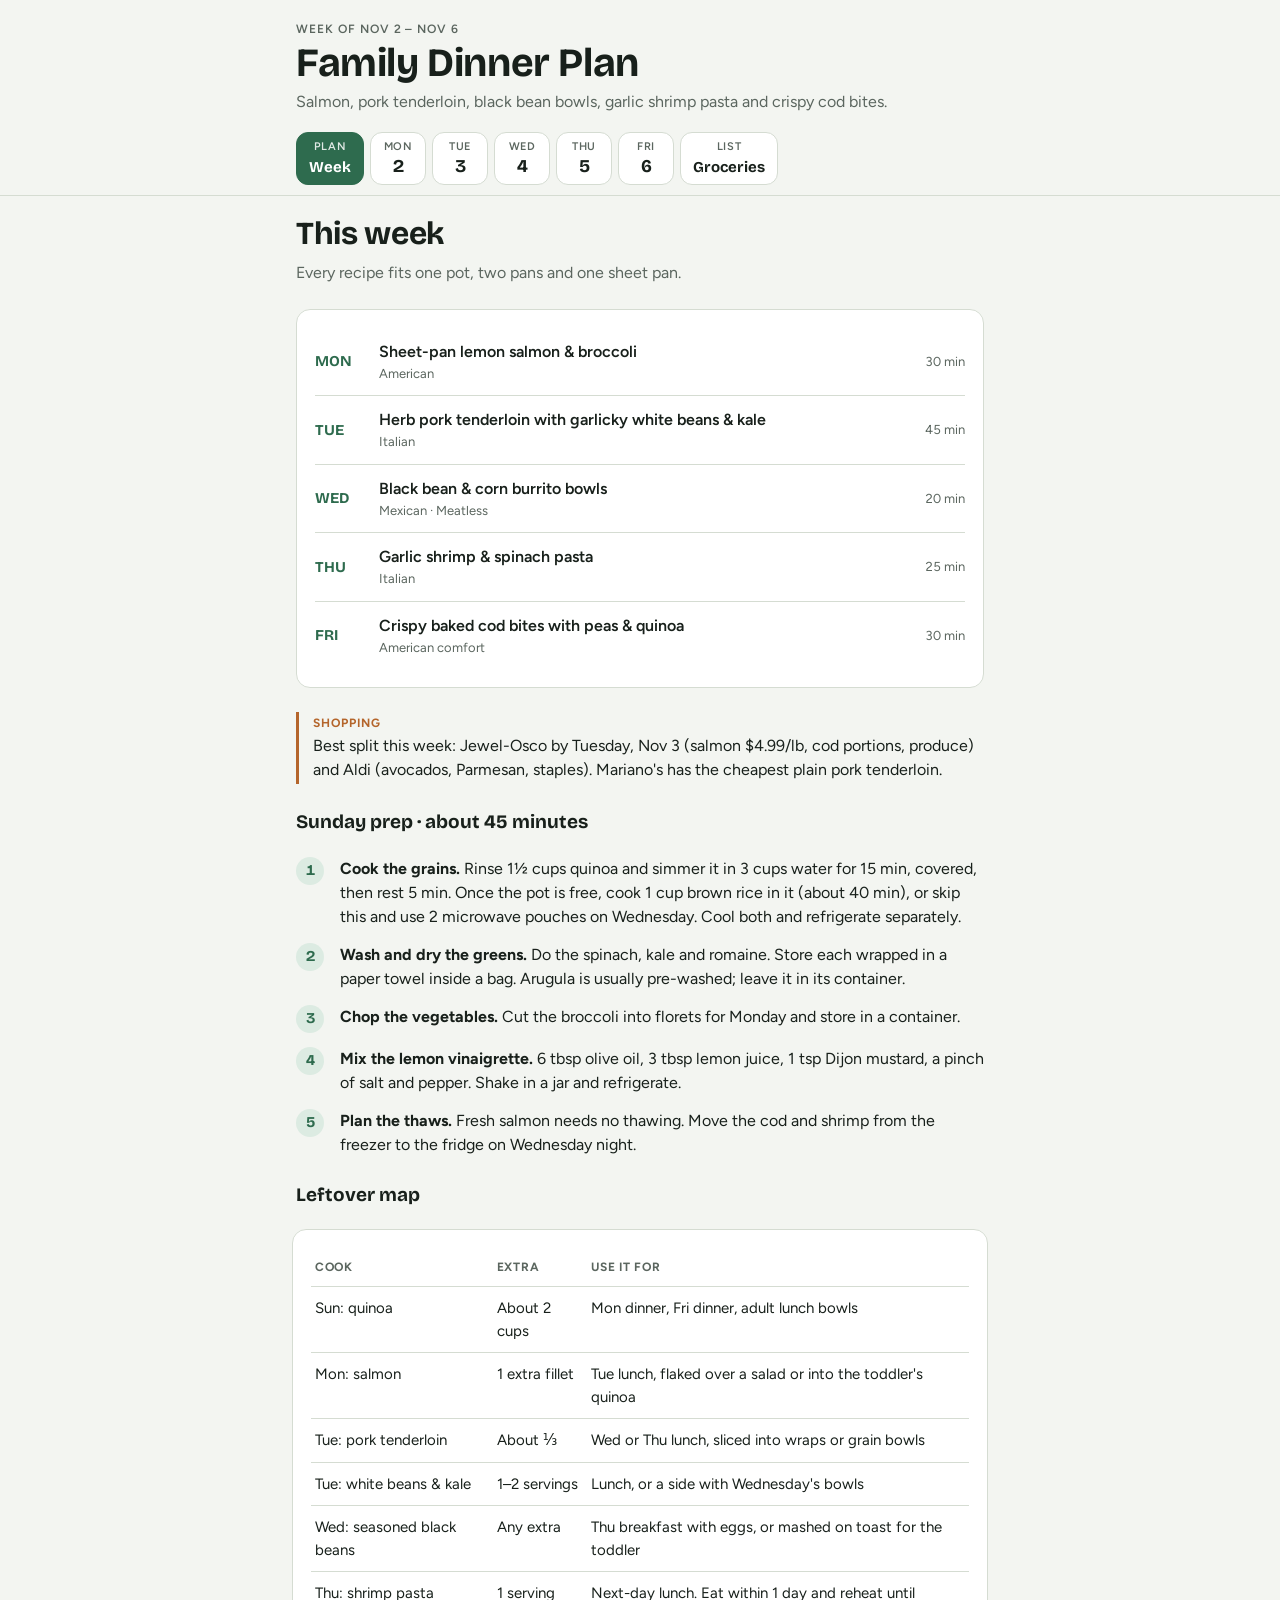
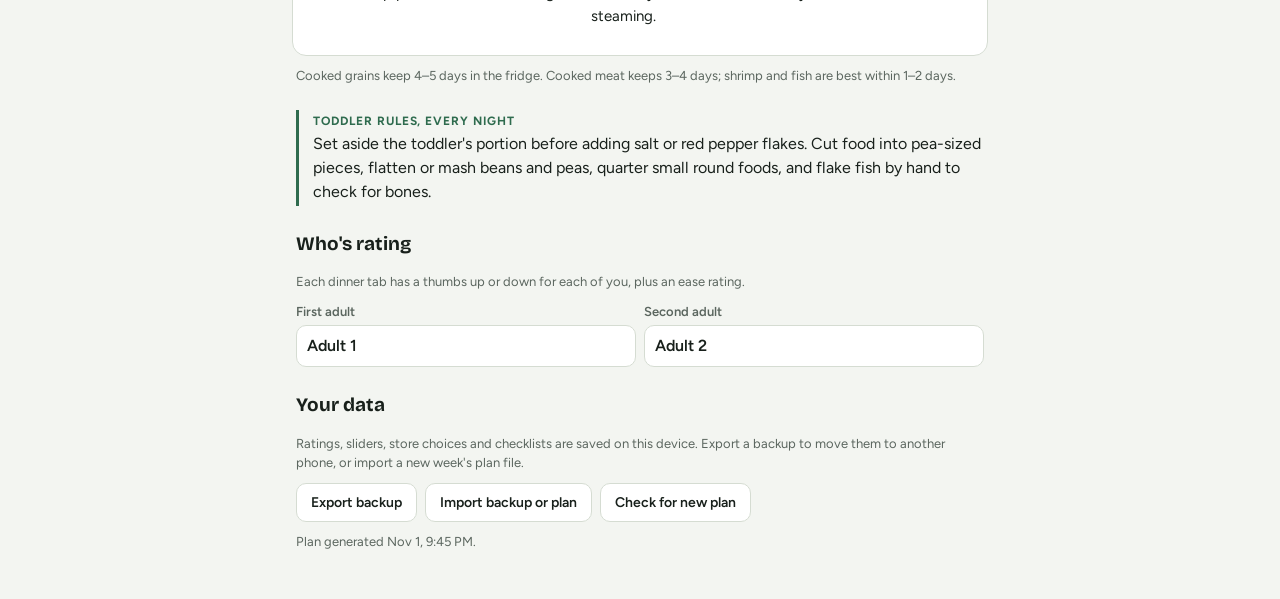
==== family-dinner/index.html @ 481a3175 "Add Family Dinner Plan as an installable web app Port of the Family Dinner Plan artifact to a standa" ====
<!doctype html>
<html lang="en">
<head>
<meta charset="utf-8">
<meta name="viewport" content="width=device-width,initial-scale=1,viewport-fit=cover">
<title>Family Dinner Plan</title>
<meta name="description" content="Five heart-healthy weeknight dinners, Sunday prep, and a priced grocery list with on-hand sliders.">
<meta name="theme-color" content="#F3F5F1" media="(prefers-color-scheme: light)">
<meta name="theme-color" content="#111613" media="(prefers-color-scheme: dark)">
<meta name="apple-mobile-web-app-capable" content="yes">
<meta name="mobile-web-app-capable" content="yes">
<meta name="apple-mobile-web-app-status-bar-style" content="default">
<meta name="apple-mobile-web-app-title" content="Dinners">
<link rel="manifest" href="manifest.webmanifest">
<link rel="icon" href="icons/icon.svg" type="image/svg+xml">
<link rel="apple-touch-icon" href="icons/apple-touch-icon.png">
<link rel="preconnect" href="https://fonts.googleapis.com">
<link rel="preconnect" href="https://fonts.gstatic.com" crossorigin>
<link rel="stylesheet" href="https://fonts.googleapis.com/css2?family=Bricolage+Grotesque:opsz,wght@12..96,500;12..96,700&family=Figtree:wght@400;500;600;700&display=swap">
<link rel="stylesheet" href="styles.css">
</head>
<body>
<div class="wrap">
  <header class="top">
    <div class="eyebrow" id="weekLabel">Heart-healthy dinners</div>
    <h1 id="title">Family Dinner Plan</h1>
    <p class="sub" id="sub">Five weeknight dinners for 2 adults and a toddler.</p>
  </header>
</div>
<nav class="tabs" aria-label="Plan sections">
  <div class="wrap"><div class="tabrow" id="tabs" role="tablist"></div></div>
</nav>
<div class="wrap"><main id="main"></main></div>
<div class="toast" id="toast" role="status" hidden><span id="toastmsg"></span><button id="toastbtn" hidden></button></div>
<input type="file" id="importfile" accept="application/json,.json" hidden>
<script src="app.js"></script>
</body>
</html>
---- family-dinner/styles.css ----
/* Layout: sticky day-tab rail over a single recipe-card column; groceries are store-grouped rows with on-hand sliders. */
:root{
  --bg:#F3F5F1; --surface:#FFFFFF; --sunk:#E8ECE5; --line:#D5DCD2;
  --fg:#18201B; --muted:#5B665F; --accent:#2E6B4E; --accent-ink:#FFFFFF; --accent-soft:#DCEBE2;
  --warm:#B4652B; --warm-soft:#F6E6D8;
  --display:"Bricolage Grotesque", "Avenir Next", "Segoe UI", system-ui, sans-serif;
  --body:"Figtree", "Helvetica Neue", Arial, system-ui, sans-serif;
  --r:14px;
  color-scheme:light;
}
@media (prefers-color-scheme: dark){:root:not([data-theme="light"]){
  --bg:#111613; --surface:#18201B; --sunk:#202A24; --line:#2E3A33;
  --fg:#E8EEE9; --muted:#9AA79F; --accent:#7FC6A0; --accent-ink:#0E1A13; --accent-soft:#1F3529;
  --warm:#E3A06B; --warm-soft:#3A2A1E; color-scheme:dark}}
:root[data-theme="dark"]{
  --bg:#111613; --surface:#18201B; --sunk:#202A24; --line:#2E3A33;
  --fg:#E8EEE9; --muted:#9AA79F; --accent:#7FC6A0; --accent-ink:#0E1A13; --accent-soft:#1F3529;
  --warm:#E3A06B; --warm-soft:#3A2A1E; color-scheme:dark}

*,*::before,*::after{box-sizing:border-box}
html{scroll-padding-top:calc(env(safe-area-inset-top,0px) + 80px)}
html,body{background:var(--bg);color:var(--fg);margin:0}
body{font-family:var(--body);font-size:16px;line-height:1.5;-webkit-text-size-adjust:100%;padding-bottom:env(safe-area-inset-bottom,0px)}
body::before{content:"";position:fixed;inset:0 0 auto;height:env(safe-area-inset-top,0px);z-index:10;background:var(--bg)}
[hidden]{display:none!important}
.wrap{max-width:720px;margin:0 auto;padding-left:max(16px,env(safe-area-inset-left,0px));padding-right:max(16px,env(safe-area-inset-right,0px))}

header.top{padding-block:calc(env(safe-area-inset-top,0px) + 20px) 8px}
.eyebrow{font-size:12px;letter-spacing:.08em;text-transform:uppercase;color:var(--muted);font-weight:600}
h1{font-family:var(--display);font-weight:700;font-size:clamp(28px,7vw,40px);line-height:1.05;margin:4px 0 6px;text-wrap:balance;letter-spacing:-.01em}
.sub{color:var(--muted);margin:0;max-width:60ch}

nav.tabs{position:sticky;top:env(safe-area-inset-top,0px);z-index:5;background:var(--bg);border-bottom:1px solid var(--line)}
.tabrow{display:flex;gap:6px;overflow-x:auto;scrollbar-width:none;padding-block:10px}
.tabrow::-webkit-scrollbar{display:none}
.tab{flex:0 0 auto;display:flex;flex-direction:column;align-items:center;gap:0;min-width:56px;padding:6px 12px;border-radius:12px;border:1px solid var(--line);background:var(--surface);color:var(--fg);font:inherit;cursor:pointer}
.tab .d{font-size:11px;letter-spacing:.06em;text-transform:uppercase;color:var(--muted);font-weight:600}
.tab .n{font-family:var(--display);font-size:18px;font-weight:700;line-height:1.2;font-variant-numeric:tabular-nums}
.tab.wide .n{font-size:15px;padding-block:2px}
.tab[aria-selected="true"]{background:var(--accent);border-color:var(--accent);color:var(--accent-ink)}
.tab[aria-selected="true"] .d{color:var(--accent-ink);opacity:.85}
.tab.today:not([aria-selected="true"]){border-color:var(--accent)}
.tab:focus-visible,button:focus-visible,input:focus-visible,a:focus-visible{outline:2px solid var(--warm);outline-offset:2px}

main{padding-block:20px 48px;display:flex;flex-direction:column;gap:24px}
h2{font-family:var(--display);font-weight:700;font-size:clamp(24px,6vw,32px);line-height:1.1;margin:0;text-wrap:balance;letter-spacing:-.01em}
h3{font-family:var(--display);font-size:19px;margin:0 0 10px;font-weight:700}
p{margin:0}
.meta{display:flex;flex-wrap:wrap;gap:8px;margin-top:10px}
.chip{display:inline-flex;align-items:center;gap:6px;font-size:13px;font-weight:600;padding:4px 10px;border-radius:999px;background:var(--sunk);color:var(--fg);font-variant-numeric:tabular-nums}
.chip.green{background:var(--accent-soft);color:var(--accent)}
.chip.warm{background:var(--warm-soft);color:var(--warm)}
.lead{color:var(--muted);max-width:62ch}

.card{background:var(--surface);border:1px solid var(--line);border-radius:var(--r);padding:18px}
section{display:flex;flex-direction:column;gap:10px}

/* the plate: the meal formula, drawn */
.plate-row{display:grid;grid-template-columns:auto 1fr;gap:18px;align-items:center}
.plate{width:156px;aspect-ratio:1;max-width:100%;border-radius:50%;border:6px solid var(--sunk);display:grid;grid-template-columns:1fr 1fr;grid-template-rows:1fr 1fr;overflow:hidden;background:var(--line);gap:2px;box-shadow:0 0 0 1px var(--line)}
.plate span{display:flex;align-items:center;justify-content:center;font-size:11px;font-weight:700;letter-spacing:.06em;text-transform:uppercase;text-align:center;padding:6px}
.q-protein{background:var(--warm-soft);color:var(--warm)}
.q-carb{background:var(--sunk);color:var(--muted)}
.q-green{background:var(--accent-soft);color:var(--accent)}
.q-fat{background:var(--surface);color:var(--fg)}
.plate-key{display:grid;gap:6px;min-width:0}
.plate-key div{display:grid;grid-template-columns:72px 1fr;gap:8px;font-size:15px}
.plate-key b{font-size:12px;text-transform:uppercase;letter-spacing:.06em;color:var(--muted);padding-top:2px}
@media (max-width:420px){.plate-row{grid-template-columns:1fr;justify-items:center}.plate-key{width:100%}}

ul.check{list-style:none;margin:0;padding:0;display:flex;flex-direction:column}
ul.check li{border-top:1px solid var(--line)}
ul.check li:first-child{border-top:0}
ul.check label{display:grid;grid-template-columns:24px 1fr;gap:12px;align-items:start;padding-block:10px;cursor:pointer}
ul.check input{width:20px;height:20px;margin:2px 0 0;accent-color:var(--accent)}
ul.check input:checked + span{color:var(--muted);text-decoration:line-through;text-decoration-color:var(--line)}

ol.steps{list-style:none;margin:0;padding:0;counter-reset:s;display:flex;flex-direction:column;gap:14px}
ol.steps li{counter-increment:s;display:grid;grid-template-columns:32px 1fr;gap:12px}
ol.steps li::before{content:counter(s);font-family:var(--display);font-weight:700;font-size:15px;width:28px;height:28px;border-radius:50%;background:var(--accent-soft);color:var(--accent);display:flex;align-items:center;justify-content:center;font-variant-numeric:tabular-nums}
ol.steps li.done::before{background:var(--accent);color:var(--accent-ink);content:"✓"}
ol.steps li.done p{color:var(--muted)}
ol.steps li button{all:unset;cursor:pointer;display:block}

.note{border-left:3px solid var(--warm);padding:2px 0 2px 14px}
.note b{display:block;font-size:12px;letter-spacing:.08em;text-transform:uppercase;color:var(--warm);margin-bottom:2px}
.note.green{border-color:var(--accent)}
.note.green b{color:var(--accent)}

.tablewrap{overflow-x:auto;margin-inline:-4px}
table{border-collapse:collapse;width:100%;font-size:15px}
th,td{text-align:left;padding:10px 4px;border-top:1px solid var(--line);vertical-align:top}
th{font-size:12px;letter-spacing:.06em;text-transform:uppercase;color:var(--muted);border-top:0}
td.num,th.num{text-align:right;font-variant-numeric:tabular-nums;white-space:nowrap}
tr.off td{color:var(--muted)}

.weekgrid{display:flex;flex-direction:column;gap:0}
.weekrow{all:unset;cursor:pointer;display:grid;grid-template-columns:52px 1fr auto;gap:12px;align-items:center;padding-block:12px;border-top:1px solid var(--line)}
.weekrow:first-child{border-top:0}
.weekrow .d{font-family:var(--display);font-weight:700;font-size:15px;color:var(--accent);text-transform:uppercase}
.weekrow .t{font-weight:600;min-width:0}
.weekrow .t .sm{display:block;font-size:13px;font-weight:400;color:var(--muted)}
.weekrow .t .chip{margin-top:4px}
.weekrow .m{font-size:13px;color:var(--muted);font-variant-numeric:tabular-nums}

/* groceries */
.totals{display:grid;grid-template-columns:1fr 1fr;gap:12px}
.total b{display:block;font-family:var(--display);font-size:30px;line-height:1.1;font-variant-numeric:tabular-nums}
.total span{font-size:13px;color:var(--muted)}
.store{display:flex;flex-direction:column;gap:0}
.storehead{display:flex;justify-content:space-between;align-items:baseline;gap:12px;flex-wrap:wrap;margin-bottom:4px}
.storehead h3{margin:0}
.storehead small{color:var(--muted);font-size:13px}
.item{display:grid;grid-template-columns:1fr auto;gap:4px 12px;padding-block:12px;border-top:1px solid var(--line)}
.item:first-of-type{border-top:0}
.item .nm{font-weight:600;min-width:0}
.item .am{font-size:13px;color:var(--muted)}
.item .pr{text-align:right;font-variant-numeric:tabular-nums;font-weight:600}
.item .pr small{display:block;font-weight:400;color:var(--muted);font-size:12px}
.item .tip{grid-column:1/-1;font-size:13px;color:var(--muted)}
.item.have .nm,.item.have .pr{color:var(--muted);text-decoration:line-through;text-decoration-color:var(--line)}
.slider{grid-column:1/-1;display:grid;grid-template-columns:1fr auto;gap:10px;align-items:center;margin-top:4px}
.slider input{width:100%;accent-color:var(--accent);height:28px;margin:0}
.slider output{font-size:13px;font-weight:600;min-width:72px;text-align:right;color:var(--muted)}
.slider output.full{color:var(--accent)}
.scale{grid-column:1/-1;display:flex;justify-content:space-between;font-size:11px;color:var(--muted);margin-top:-4px;padding-inline:2px}

.storechips{display:grid;grid-template-columns:repeat(2,minmax(0,1fr));gap:8px}
.storechip{font:inherit;text-align:left;display:flex;flex-direction:column;gap:2px;padding:10px 12px;border-radius:12px;border:1px solid var(--line);background:var(--surface);color:var(--muted);cursor:pointer;min-width:0}
.storechip .sn{font-weight:700;color:var(--fg);display:flex;align-items:center;gap:8px}
.storechip .sn::before{content:"";width:14px;height:14px;border-radius:4px;border:2px solid var(--line);flex:0 0 auto}
.storechip small{font-size:12px}
.storechip[aria-pressed="true"]{border-color:var(--accent);background:var(--accent-soft)}
.storechip[aria-pressed="true"] .sn::before{background:var(--accent);border-color:var(--accent)}
.strip{grid-column:1/-1;display:grid;grid-template-columns:repeat(4,minmax(0,1fr));gap:4px;margin-top:6px}
.cell{display:flex;flex-direction:column;gap:0;padding:6px 6px;border-radius:8px;background:var(--sunk);min-width:0}
.cell .st{font-size:11px;font-weight:600;color:var(--muted);text-transform:uppercase;letter-spacing:.04em;white-space:nowrap;overflow:hidden;text-overflow:ellipsis}
.cell b{font-size:15px;font-variant-numeric:tabular-nums}
.cell b.na{color:var(--muted);font-weight:500}
.cell small{font-size:11px;color:var(--muted);line-height:1.3;overflow-wrap:anywhere}
.cell.best{background:var(--accent-soft);box-shadow:inset 0 0 0 1.5px var(--accent)}
.cell.best b{color:var(--accent)}
.cell.off{opacity:.45}

.rate{display:flex;flex-direction:column;gap:12px}
.rate h3{margin:0}
.raterow{display:flex;justify-content:space-between;align-items:center;gap:12px;flex-wrap:wrap}
.raterow.col{flex-direction:column;align-items:stretch}
.raterow .who{font-weight:600}
.seg{display:flex;gap:6px}
.seg button{font:inherit;font-size:20px;min-width:52px;padding:6px 12px;border-radius:10px;border:1px solid var(--line);background:var(--surface);color:var(--fg);cursor:pointer}
.seg.wide button{font-size:14px;font-weight:600;flex:1;min-width:0}
.seg button[aria-pressed="true"]{background:var(--accent-soft);border-color:var(--accent);color:var(--accent);box-shadow:inset 0 0 0 1px var(--accent)}
.names{display:grid;grid-template-columns:repeat(2,minmax(0,1fr));gap:8px}
.names label{display:flex;flex-direction:column;gap:4px;font-size:13px;color:var(--muted);font-weight:600}
.names input{font:inherit;font-size:16px;color:var(--fg);background:var(--surface);border:1px solid var(--line);border-radius:10px;padding:8px 10px;min-width:0}
.btn{font:inherit;font-weight:600;font-size:14px;padding:8px 14px;border-radius:10px;border:1px solid var(--line);background:var(--surface);color:var(--fg);cursor:pointer}
.btn.primary,.btn[aria-pressed="true"]{background:var(--accent);border-color:var(--accent);color:var(--accent-ink)}
.row{display:flex;gap:8px;flex-wrap:wrap;align-items:center}
.status{font-size:13px;color:var(--muted)}
.sources{font-size:13px;color:var(--muted);display:flex;flex-wrap:wrap;gap:4px 14px}
.sources a{color:var(--accent)}
.empty{text-align:center;padding-block:48px;color:var(--muted)}
.empty h2{color:var(--fg);margin-bottom:8px}
.banner{font-size:13px;background:var(--warm-soft);color:var(--warm);padding:8px 12px;border-radius:10px}

.toast{position:fixed;left:50%;bottom:calc(20px + env(safe-area-inset-bottom,0px));transform:translateX(-50%);z-index:20;background:var(--fg);color:var(--bg);border-radius:10px;padding:10px 14px;font-size:14px;display:flex;gap:12px;align-items:center;max-width:calc(100% - 32px);box-shadow:0 4px 16px rgba(0,0,0,.2)}
.toast button{border:1px solid currentColor;background:transparent;color:inherit;border-radius:7px;padding:4px 10px;font:inherit;font-size:13px;cursor:pointer}

@media (prefers-reduced-motion:no-preference){main>*{animation:rise .25s ease both}@keyframes rise{from{transform:translateY(4px)}to{transform:none}}}
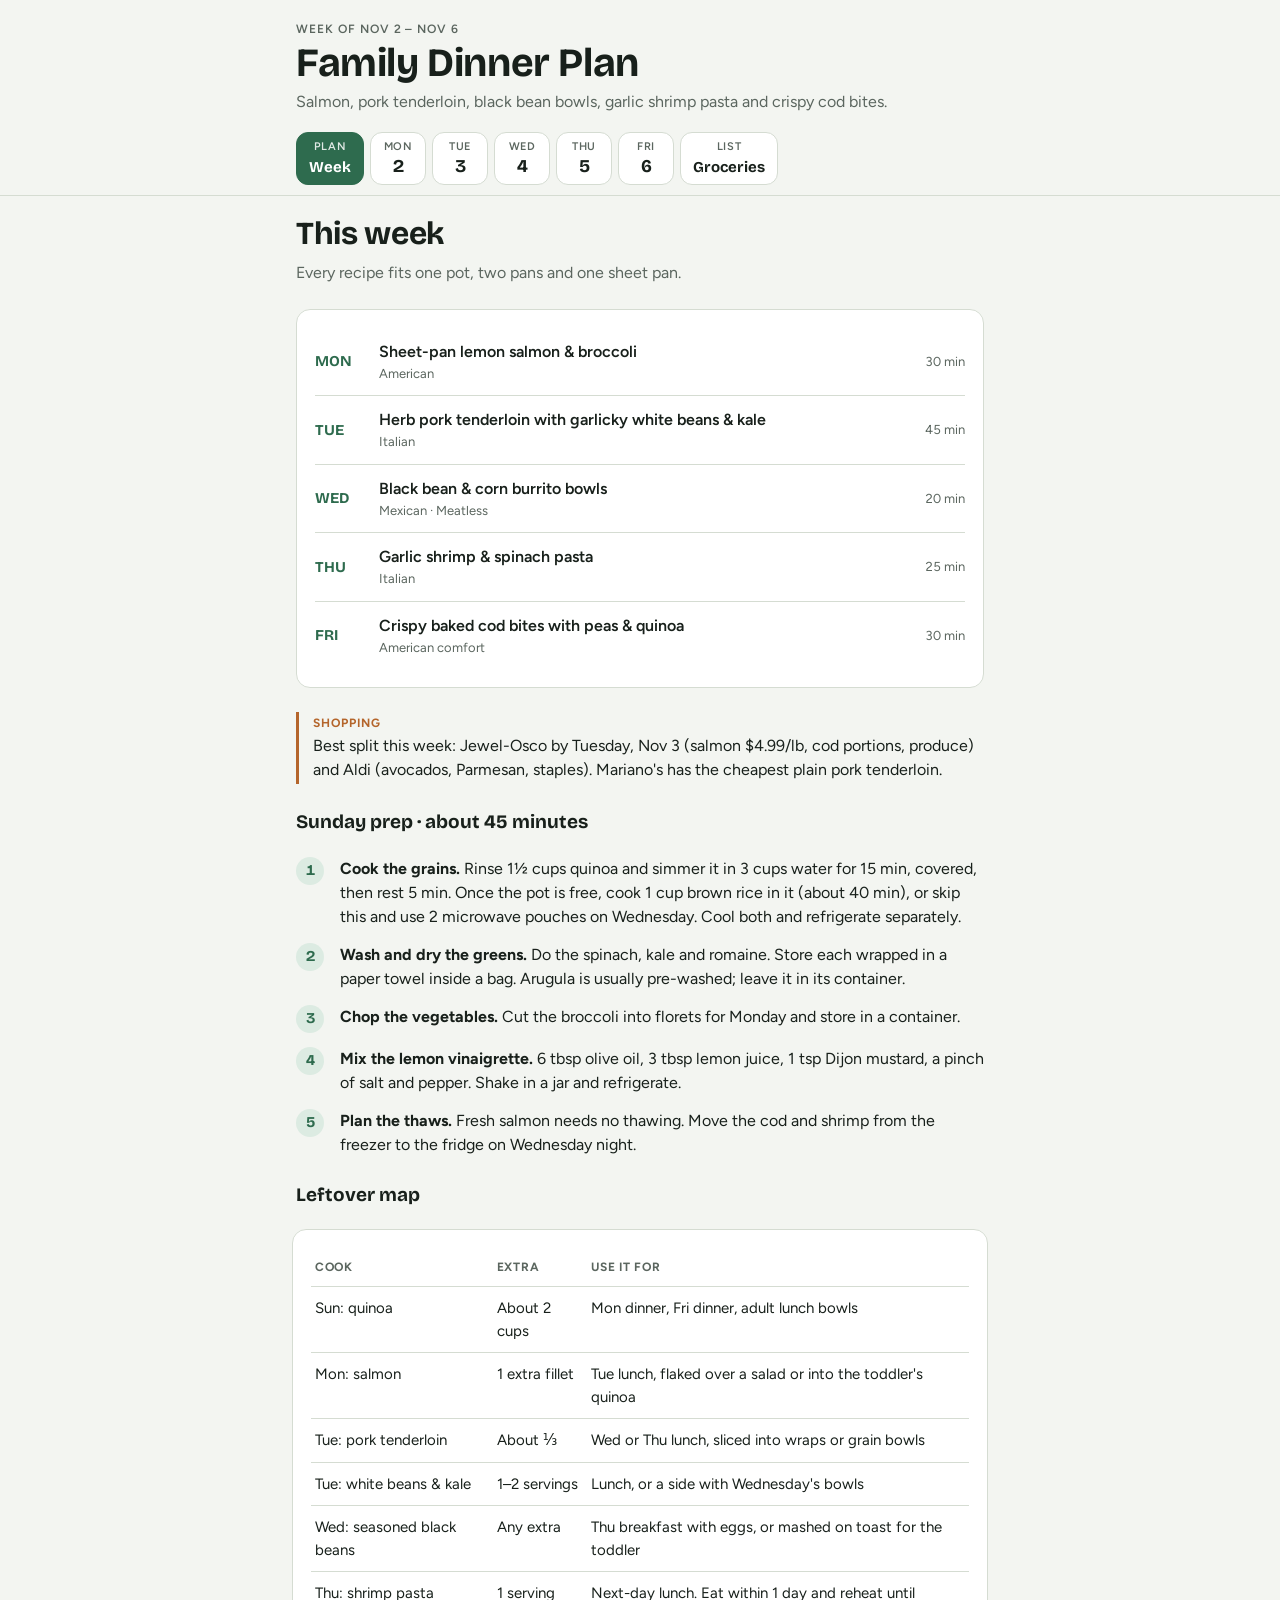
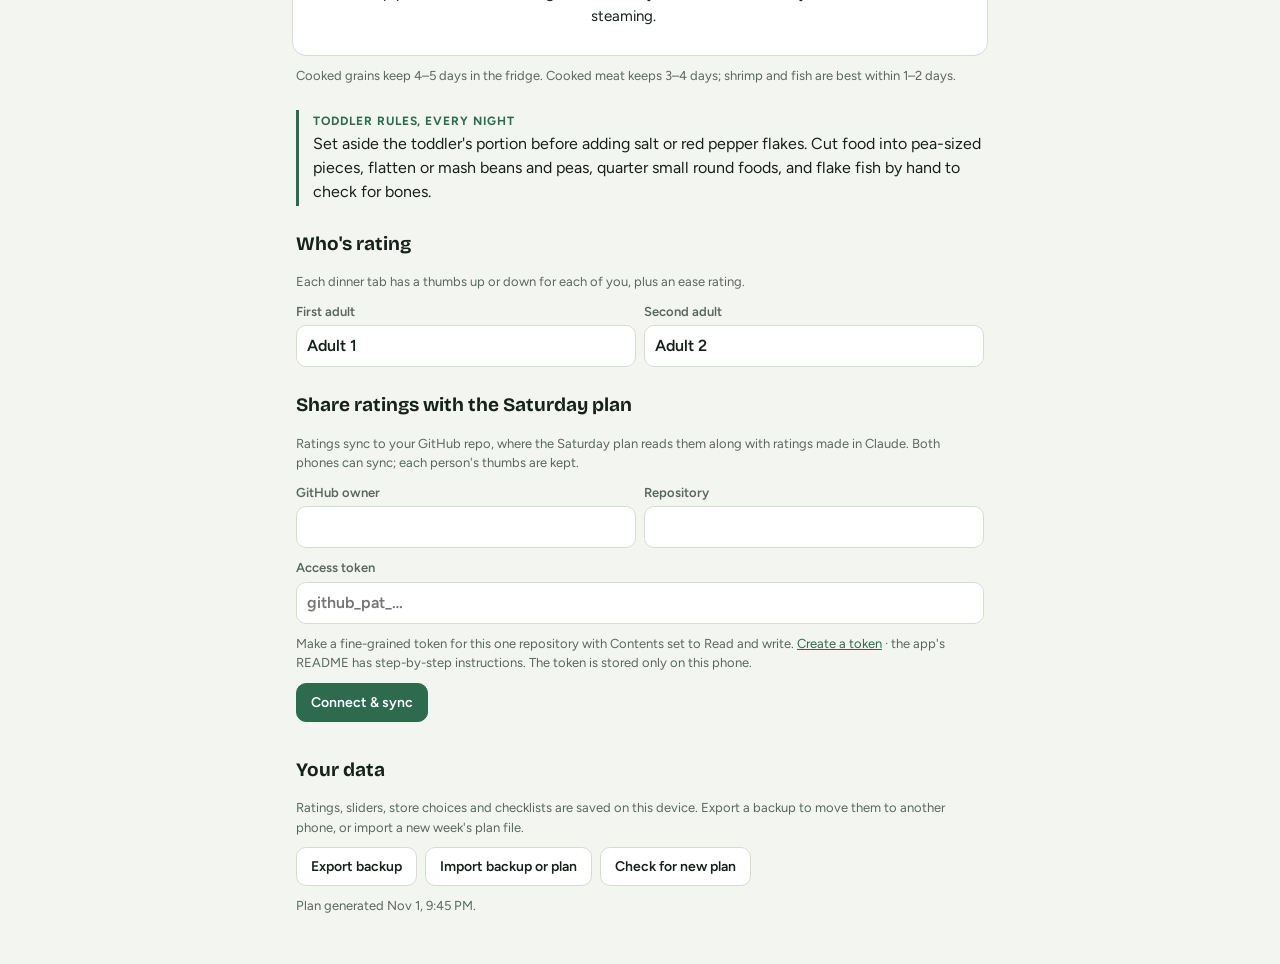
==== commit 0204c6c0: "Keep the Family Dinner app in light mode Remove the dark color scheme so the app always uses its lig" ====
--- a/family-dinner/index.html
+++ b/family-dinner/index.html
@@ -5,8 +5,8 @@
 <meta name="viewport" content="width=device-width,initial-scale=1,viewport-fit=cover">
 <title>Family Dinner Plan</title>
 <meta name="description" content="Five heart-healthy weeknight dinners, Sunday prep, and a priced grocery list with on-hand sliders.">
-<meta name="theme-color" content="#F3F5F1" media="(prefers-color-scheme: light)">
-<meta name="theme-color" content="#111613" media="(prefers-color-scheme: dark)">
+<meta name="theme-color" content="#F3F5F1">
+<meta name="color-scheme" content="light only">
 <meta name="apple-mobile-web-app-capable" content="yes">
 <meta name="mobile-web-app-capable" content="yes">
 <meta name="apple-mobile-web-app-status-bar-style" content="default">
--- a/family-dinner/styles.css
+++ b/family-dinner/styles.css
@@ -8,15 +8,6 @@
   --r:14px;
   color-scheme:light;
 }
-@media (prefers-color-scheme: dark){:root:not([data-theme="light"]){
-  --bg:#111613; --surface:#18201B; --sunk:#202A24; --line:#2E3A33;
-  --fg:#E8EEE9; --muted:#9AA79F; --accent:#7FC6A0; --accent-ink:#0E1A13; --accent-soft:#1F3529;
-  --warm:#E3A06B; --warm-soft:#3A2A1E; color-scheme:dark}}
-:root[data-theme="dark"]{
-  --bg:#111613; --surface:#18201B; --sunk:#202A24; --line:#2E3A33;
-  --fg:#E8EEE9; --muted:#9AA79F; --accent:#7FC6A0; --accent-ink:#0E1A13; --accent-soft:#1F3529;
-  --warm:#E3A06B; --warm-soft:#3A2A1E; color-scheme:dark}
-
 *,*::before,*::after{box-sizing:border-box}
 html{scroll-padding-top:calc(env(safe-area-inset-top,0px) + 80px)}
 html,body{background:var(--bg);color:var(--fg);margin:0}
